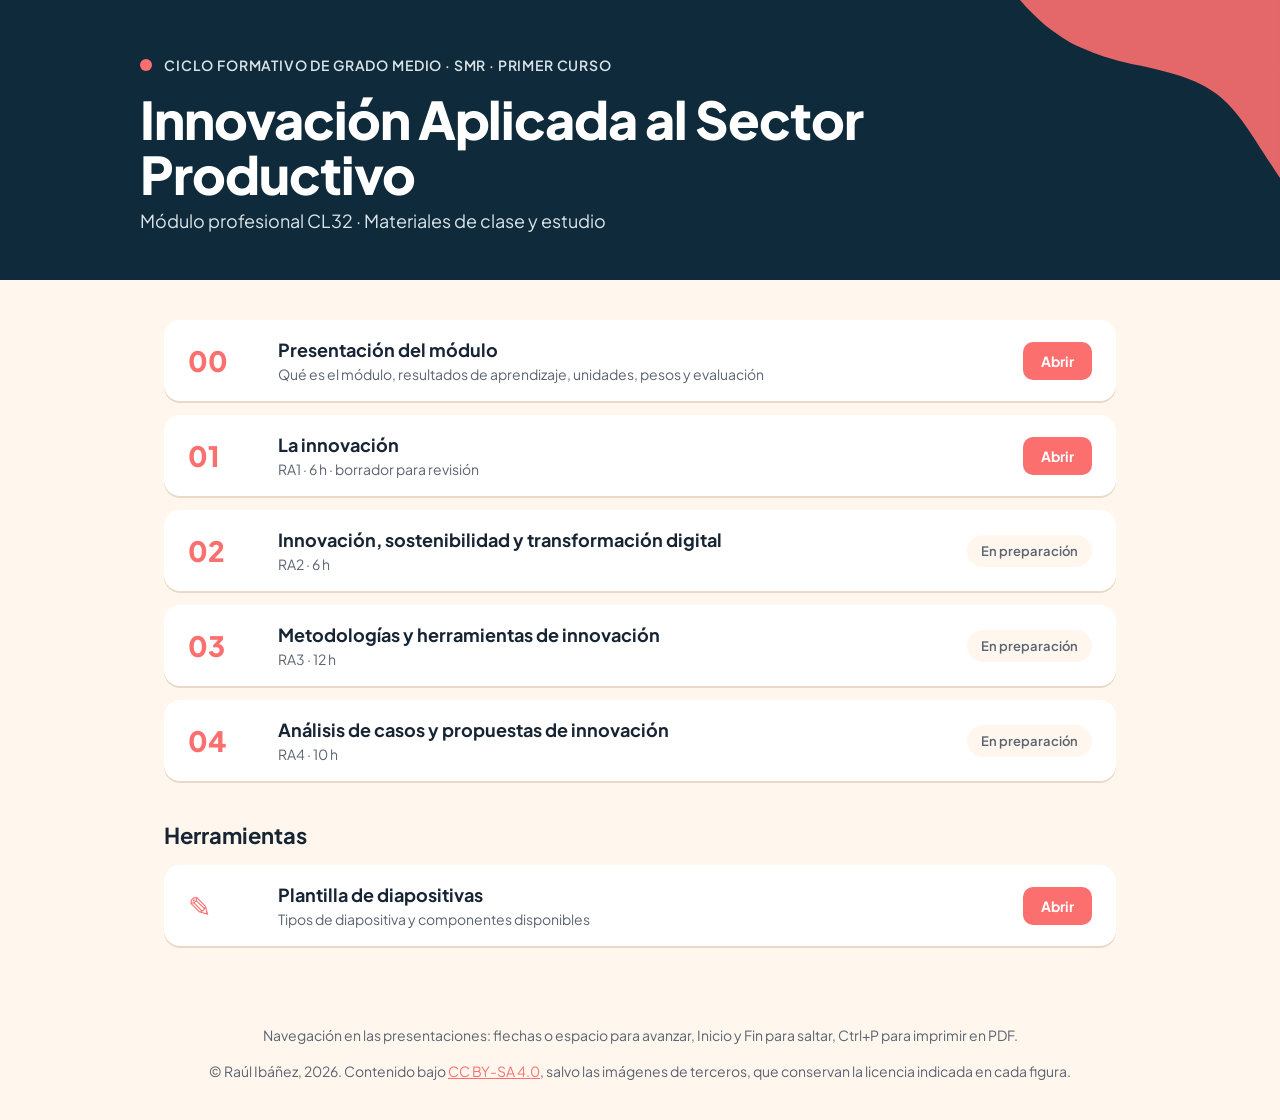
==== index.html @ 94bebbf4 "Innovación Aplicada al Sector Productivo: plantilla, UT0 y UT1" ====
<!DOCTYPE html>
<html lang="es">
<head>
<meta charset="utf-8">
<meta name="viewport" content="width=device-width, initial-scale=1">
<title>Innovación Aplicada al Sector Productivo</title>
<link rel="preconnect" href="https://fonts.googleapis.com">
<link href="https://fonts.googleapis.com/css2?family=Plus+Jakarta+Sans:wght@400;600;700;800&display=swap" rel="stylesheet">
<style>
  :root { --navy:#172433; --coral:#FC6F6F; --teal:#53D2CE; --yellow:#FCC908; --bg:#FFF7EE; --ink:#172433; --muted:#5B6470; --line:#EAD9C8; --dark:#0F2A3A; }
  * { box-sizing: border-box; }
  body { margin:0; background:var(--bg); color:var(--ink); font-family:'Plus Jakarta Sans',system-ui,sans-serif; }
  header { background:var(--dark); color:#fff; padding:56px 24px 48px; position:relative; overflow:hidden; }
  header img.mancha { position:absolute; right:0; top:0; width:260px; height:auto; opacity:.9; }
  .wrap { max-width:1000px; margin:0 auto; position:relative; }
  header .kicker { display:flex; align-items:center; gap:12px; font-size:14px; font-weight:600; letter-spacing:.06em; text-transform:uppercase; color:#D9E4E8; }
  header .kicker::before { content:''; width:12px; height:12px; border-radius:50%; background:var(--coral); }
  header h1 { margin:18px 0 8px; font-size:clamp(30px,5vw,52px); font-weight:800; line-height:1.05; letter-spacing:-.02em; }
  header p { margin:0; color:#D9E4E8; font-size:18px; }
  main { padding:40px 24px 80px; }
  ol.ut { list-style:none; padding:0; margin:0; display:grid; gap:14px; }
  ol.ut li { display:grid; grid-template-columns:72px 1fr auto; gap:18px; align-items:center; background:#fff; border-radius:16px; padding:18px 24px; box-shadow:0 2px 0 var(--line); }
  ol.ut .num { font-size:28px; font-weight:800; color:var(--coral); }
  ol.ut .titulo { font-size:18px; font-weight:700; color:var(--navy); }
  ol.ut .meta { font-size:14px; color:var(--muted); margin-top:4px; }
  ol.ut a.btn { text-decoration:none; background:var(--coral); color:#fff; font-weight:700; font-size:14px; padding:10px 18px; border-radius:10px; white-space:nowrap; }
  ol.ut a.btn:hover { background:var(--navy); }
  ol.ut .pend { font-size:13px; font-weight:600; color:var(--muted); background:var(--bg); padding:8px 14px; border-radius:999px; white-space:nowrap; }
  h2 { font-size:22px; color:var(--navy); margin:40px 0 16px; }
  footer { color:var(--muted); font-size:14px; padding:0 24px 40px; text-align:center; }
  footer a { color:var(--coral); }
  @media (max-width:600px) { ol.ut li { grid-template-columns:52px 1fr; } ol.ut li > :last-child { grid-column:2; justify-self:start; } }
</style>
</head>
<body>
<header>
  <img class="mancha" src="assets/mancha-coral.svg" alt="">
  <div class="wrap">
    <div class="kicker">Ciclo Formativo de Grado Medio · SMR · Primer curso</div>
    <h1>Innovación Aplicada al Sector Productivo</h1>
    <p>Módulo profesional CL32 · Materiales de clase y estudio</p>
  </div>
</header>
<main class="wrap">
  <ol class="ut">
    <li><span class="num">00</span><div><div class="titulo">Presentación del módulo</div><div class="meta">Qué es el módulo, resultados de aprendizaje, unidades, pesos y evaluación</div></div><a class="btn" href="ut00/">Abrir</a></li>
    <li><span class="num">01</span><div><div class="titulo">La innovación</div><div class="meta">RA1 · 6 h · borrador para revisión</div></div><a class="btn" href="ut01/">Abrir</a></li>
    <li><span class="num">02</span><div><div class="titulo">Innovación, sostenibilidad y transformación digital</div><div class="meta">RA2 · 6 h</div></div><span class="pend">En preparación</span></li>
    <li><span class="num">03</span><div><div class="titulo">Metodologías y herramientas de innovación</div><div class="meta">RA3 · 12 h</div></div><span class="pend">En preparación</span></li>
    <li><span class="num">04</span><div><div class="titulo">Análisis de casos y propuestas de innovación</div><div class="meta">RA4 · 10 h</div></div><span class="pend">En preparación</span></li>
  </ol>
  <h2>Herramientas</h2>
  <ol class="ut">
    <li><span class="num">✎</span><div><div class="titulo">Plantilla de diapositivas</div><div class="meta">Tipos de diapositiva y componentes disponibles</div></div><a class="btn" href="plantilla/">Abrir</a></li>
  </ol>
</main>
<footer>Navegación en las presentaciones: flechas o espacio para avanzar, Inicio y Fin para saltar, Ctrl+P para imprimir en PDF.<br><br>© Raúl Ibáñez, 2026. Contenido bajo <a href="https://creativecommons.org/licenses/by-sa/4.0/deed.es" target="_blank" rel="noopener">CC BY-SA 4.0</a>, salvo las imágenes de terceros, que conservan la licencia indicada en cada figura.</footer>
</body>
</html>
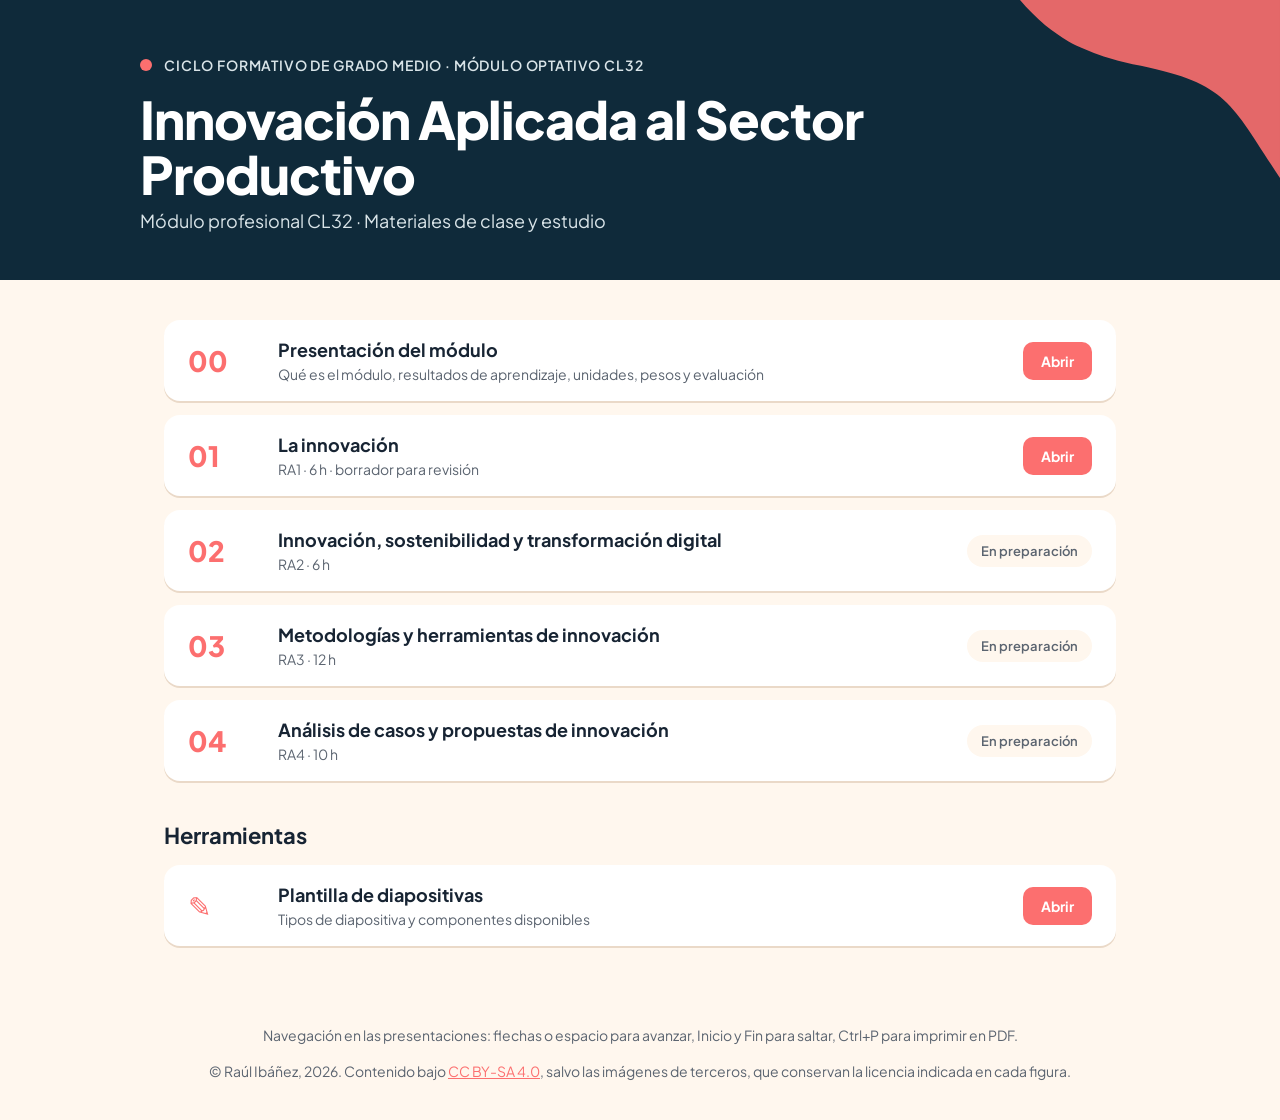
==== commit 2e349495: "Módulo optativo CL32" ====
--- a/index.html
+++ b/index.html
@@ -36,7 +36,7 @@
 <header>
   <img class="mancha" src="assets/mancha-coral.svg" alt="">
   <div class="wrap">
-    <div class="kicker">Ciclo Formativo de Grado Medio · SMR · Primer curso</div>
+    <div class="kicker">Ciclo formativo de grado medio · Módulo optativo CL32</div>
     <h1>Innovación Aplicada al Sector Productivo</h1>
     <p>Módulo profesional CL32 · Materiales de clase y estudio</p>
   </div>
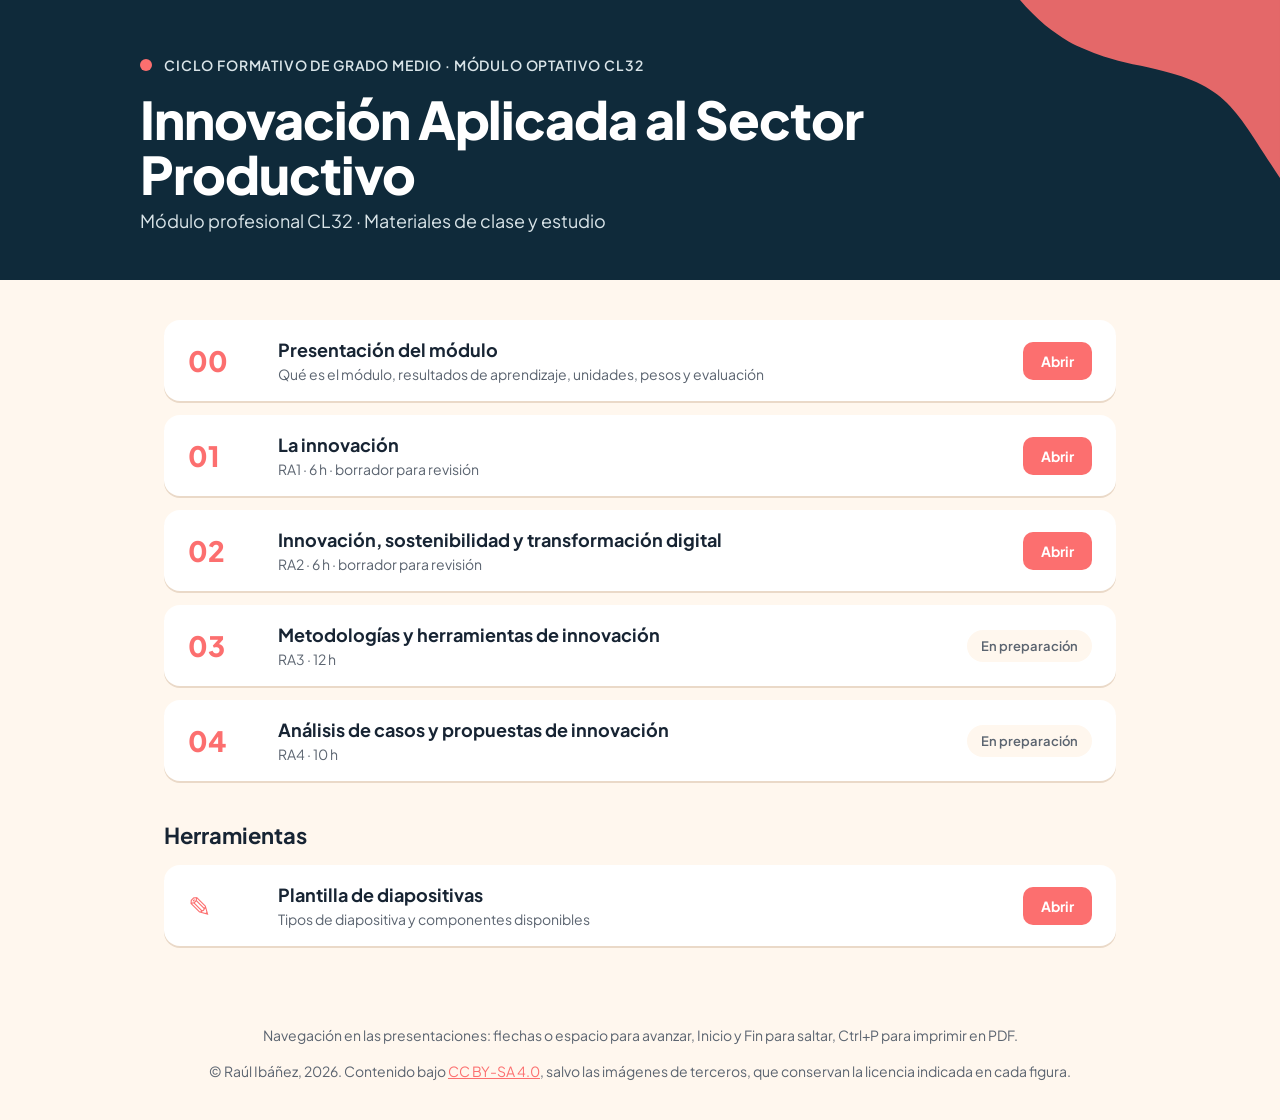
==== commit f544b805: "UT2 - Borrador" ====
--- a/index.html
+++ b/index.html
@@ -45,7 +45,7 @@
   <ol class="ut">
     <li><span class="num">00</span><div><div class="titulo">Presentación del módulo</div><div class="meta">Qué es el módulo, resultados de aprendizaje, unidades, pesos y evaluación</div></div><a class="btn" href="ut00/">Abrir</a></li>
     <li><span class="num">01</span><div><div class="titulo">La innovación</div><div class="meta">RA1 · 6 h · borrador para revisión</div></div><a class="btn" href="ut01/">Abrir</a></li>
-    <li><span class="num">02</span><div><div class="titulo">Innovación, sostenibilidad y transformación digital</div><div class="meta">RA2 · 6 h</div></div><span class="pend">En preparación</span></li>
+    <li><span class="num">02</span><div><div class="titulo">Innovación, sostenibilidad y transformación digital</div><div class="meta">RA2 · 6 h · borrador para revisión</div></div><a class="btn" href="ut02/">Abrir</a></li>
     <li><span class="num">03</span><div><div class="titulo">Metodologías y herramientas de innovación</div><div class="meta">RA3 · 12 h</div></div><span class="pend">En preparación</span></li>
     <li><span class="num">04</span><div><div class="titulo">Análisis de casos y propuestas de innovación</div><div class="meta">RA4 · 10 h</div></div><span class="pend">En preparación</span></li>
   </ol>
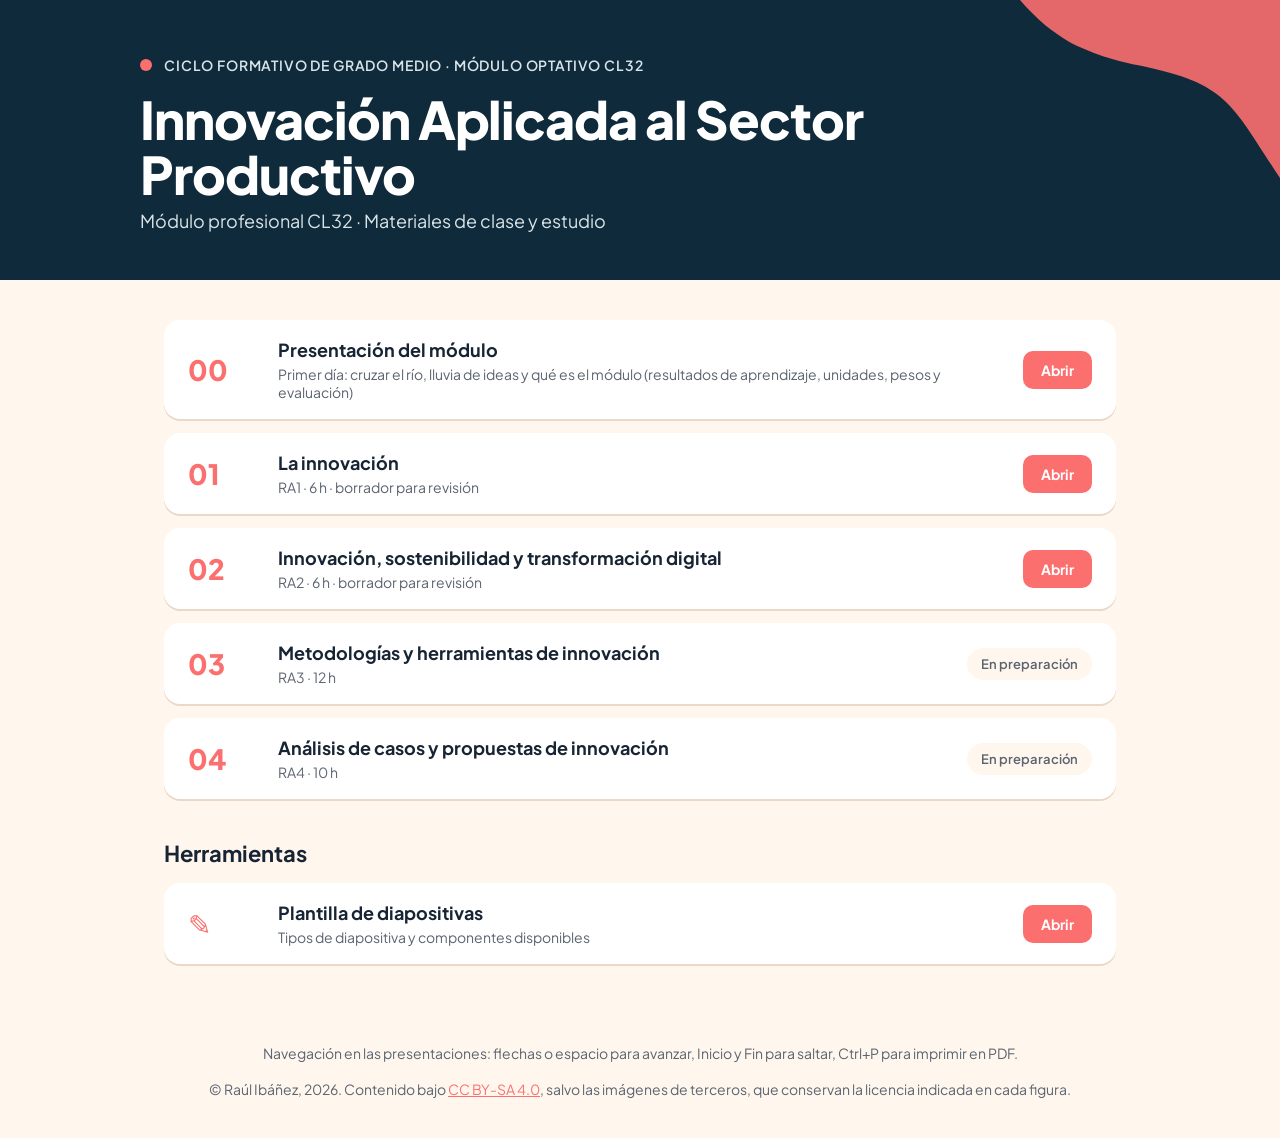
==== commit 52b4863d: "Cambio UT00 arrancando con talleres" ====
--- a/index.html
+++ b/index.html
@@ -43,7 +43,7 @@
 </header>
 <main class="wrap">
   <ol class="ut">
-    <li><span class="num">00</span><div><div class="titulo">Presentación del módulo</div><div class="meta">Qué es el módulo, resultados de aprendizaje, unidades, pesos y evaluación</div></div><a class="btn" href="ut00/">Abrir</a></li>
+    <li><span class="num">00</span><div><div class="titulo">Presentación del módulo</div><div class="meta">Primer día: cruzar el río, lluvia de ideas y qué es el módulo (resultados de aprendizaje, unidades, pesos y evaluación)</div></div><a class="btn" href="ut00/">Abrir</a></li>
     <li><span class="num">01</span><div><div class="titulo">La innovación</div><div class="meta">RA1 · 6 h · borrador para revisión</div></div><a class="btn" href="ut01/">Abrir</a></li>
     <li><span class="num">02</span><div><div class="titulo">Innovación, sostenibilidad y transformación digital</div><div class="meta">RA2 · 6 h · borrador para revisión</div></div><a class="btn" href="ut02/">Abrir</a></li>
     <li><span class="num">03</span><div><div class="titulo">Metodologías y herramientas de innovación</div><div class="meta">RA3 · 12 h</div></div><span class="pend">En preparación</span></li>
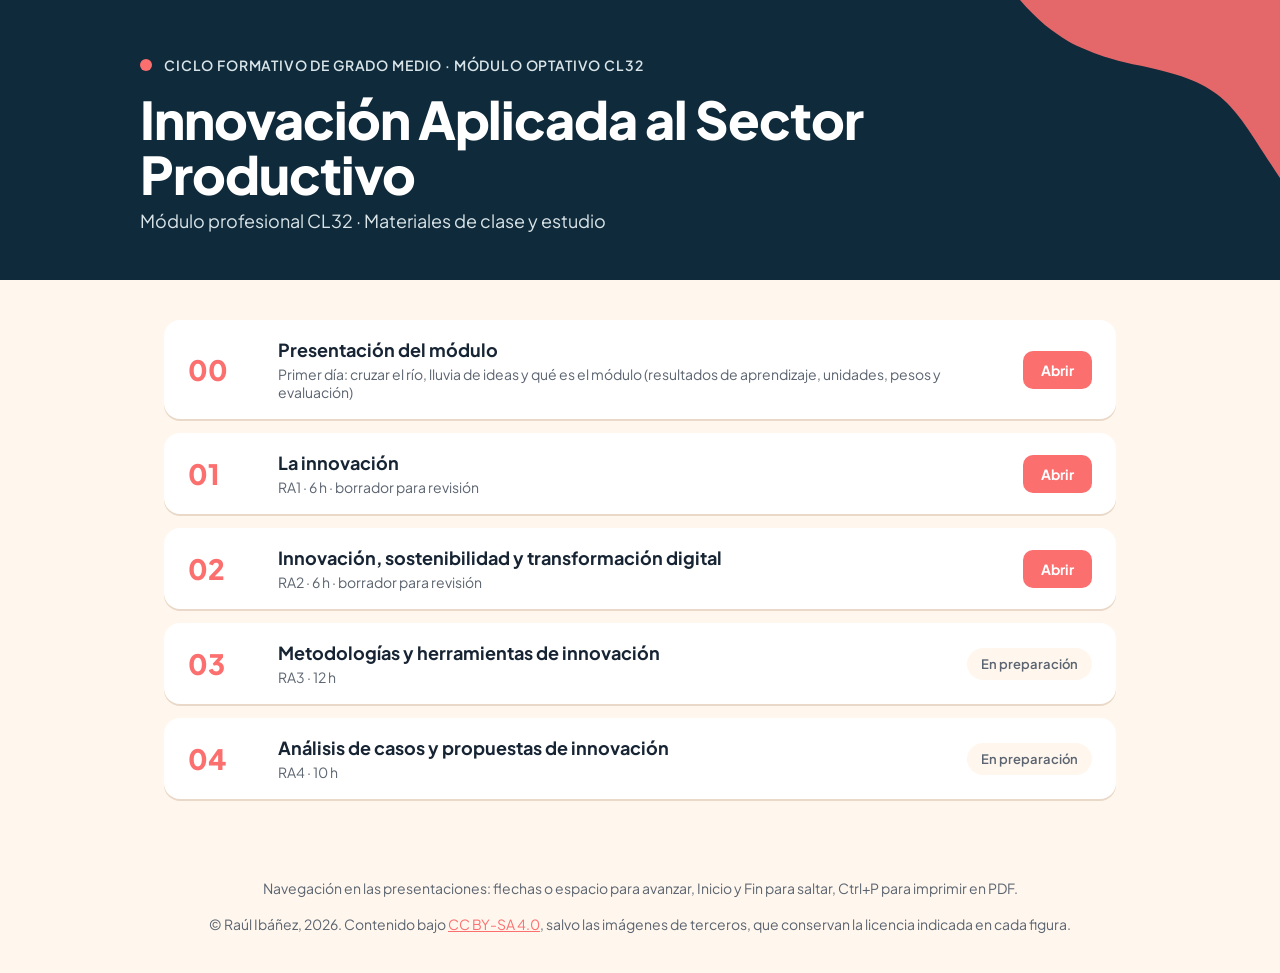
==== commit ac9a0694: "Eliminado el enlace a plantilla" ====
--- a/index.html
+++ b/index.html
@@ -49,10 +49,6 @@
     <li><span class="num">03</span><div><div class="titulo">Metodologías y herramientas de innovación</div><div class="meta">RA3 · 12 h</div></div><span class="pend">En preparación</span></li>
     <li><span class="num">04</span><div><div class="titulo">Análisis de casos y propuestas de innovación</div><div class="meta">RA4 · 10 h</div></div><span class="pend">En preparación</span></li>
   </ol>
-  <h2>Herramientas</h2>
-  <ol class="ut">
-    <li><span class="num">✎</span><div><div class="titulo">Plantilla de diapositivas</div><div class="meta">Tipos de diapositiva y componentes disponibles</div></div><a class="btn" href="plantilla/">Abrir</a></li>
-  </ol>
 </main>
 <footer>Navegación en las presentaciones: flechas o espacio para avanzar, Inicio y Fin para saltar, Ctrl+P para imprimir en PDF.<br><br>© Raúl Ibáñez, 2026. Contenido bajo <a href="https://creativecommons.org/licenses/by-sa/4.0/deed.es" target="_blank" rel="noopener">CC BY-SA 4.0</a>, salvo las imágenes de terceros, que conservan la licencia indicada en cada figura.</footer>
 </body>
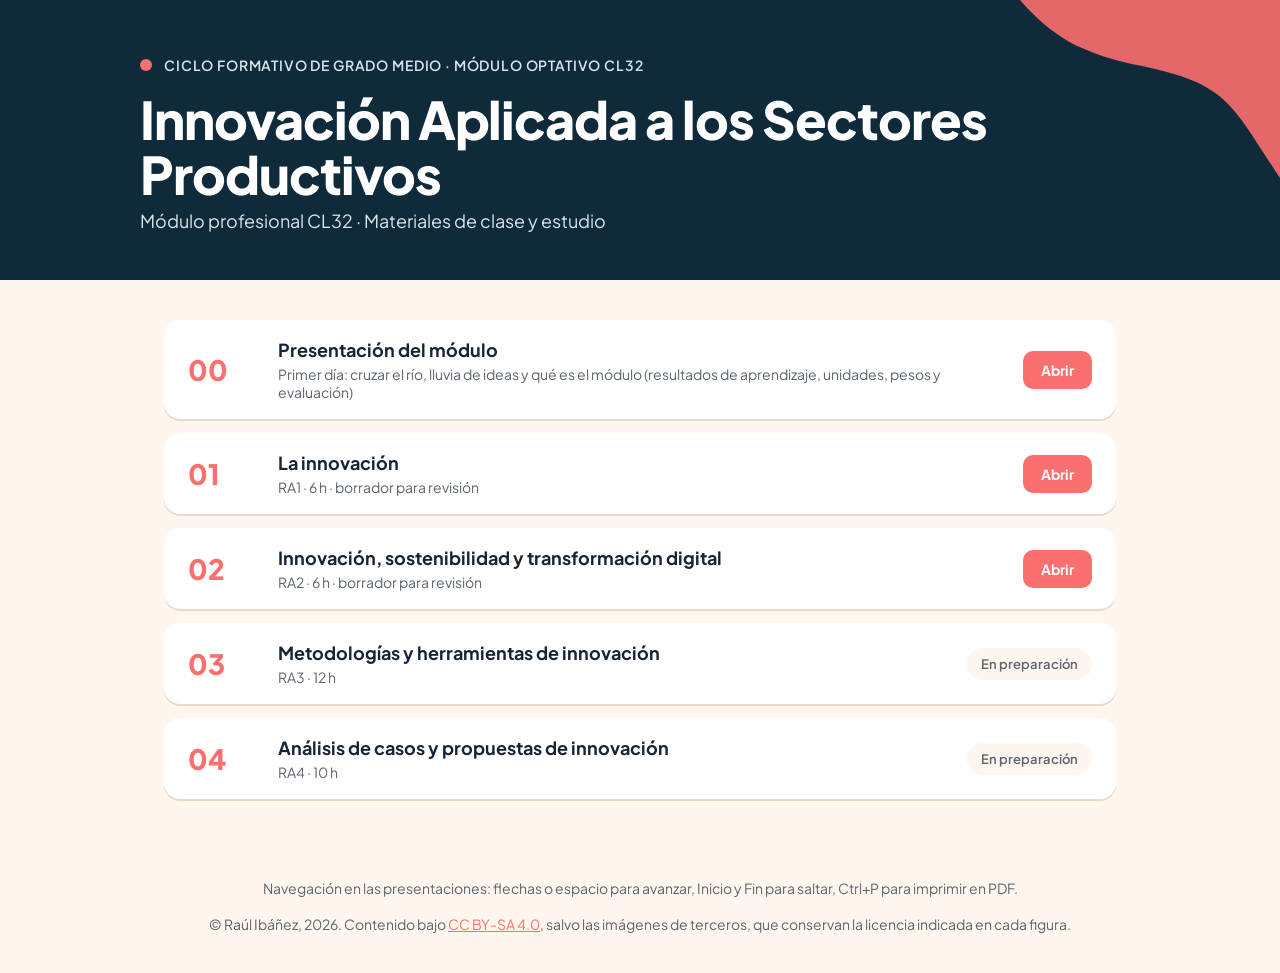
==== commit 227ef0f2: "Revisión de contenidos" ====
--- a/index.html
+++ b/index.html
@@ -3,7 +3,7 @@
 <head>
 <meta charset="utf-8">
 <meta name="viewport" content="width=device-width, initial-scale=1">
-<title>Innovación Aplicada al Sector Productivo</title>
+<title>Innovación Aplicada a los Sectores Productivos</title>
 <link rel="preconnect" href="https://fonts.googleapis.com">
 <link href="https://fonts.googleapis.com/css2?family=Plus+Jakarta+Sans:wght@400;600;700;800&display=swap" rel="stylesheet">
 <style>
@@ -37,7 +37,7 @@
   <img class="mancha" src="assets/mancha-coral.svg" alt="">
   <div class="wrap">
     <div class="kicker">Ciclo formativo de grado medio · Módulo optativo CL32</div>
-    <h1>Innovación Aplicada al Sector Productivo</h1>
+    <h1>Innovación Aplicada a los Sectores Productivos</h1>
     <p>Módulo profesional CL32 · Materiales de clase y estudio</p>
   </div>
 </header>
